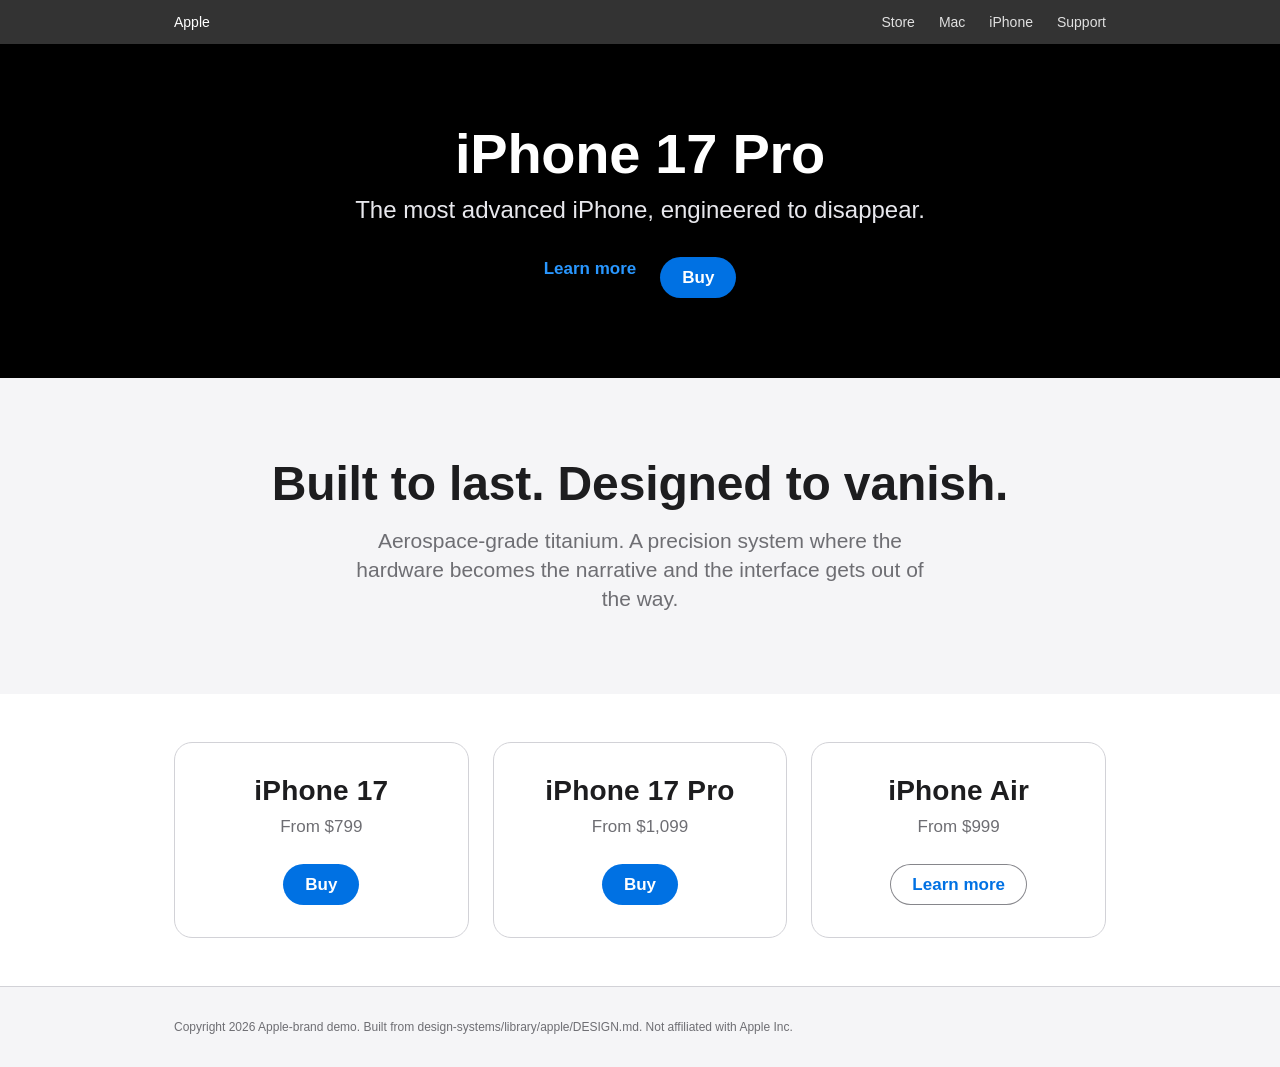
==== examples/apple-demo/index.html @ 06648ea6 "fix: real-render verification + semantic/UX rules into skills + Apple demo Trust-rebuild round, driv" ====
<!doctype html>
<html lang="en">
<head>
<meta charset="utf-8" />
<meta name="viewport" content="width=device-width, initial-scale=1" />
<title>Apple-brand demo — built from design-systems/library/apple/DESIGN.md</title>
<style>
/* === tokens straight from apple/DESIGN.md === */
:root{
  --black:#000000;--pale:#f5f5f7;--white:#ffffff;--ink:#1d1d1f;
  --graphite:#272729;
  --action:#0071e3;--action-hover:#0077ed;--link:#0066cc;--link-on-dark:#2997ff;
  --text-secondary:#6e6e73;--border-soft:#d2d2d7;--border-mid:#86868b;
  --font-display:"SF Pro Display","SF Pro Icons","Helvetica Neue",Helvetica,Arial,sans-serif;
  --font-text:"SF Pro Text","SF Pro Icons","Helvetica Neue",Helvetica,Arial,sans-serif;
  --radius-pill:980px;--radius-card:18px;
  --space-2:8px;--space-3:12px;--space-4:16px;--space-6:24px;--space-8:32px;--space-12:48px;--space-20:80px;
}
*{box-sizing:border-box;margin:0}
body{font-family:var(--font-text);color:var(--ink);background:var(--white);-webkit-font-smoothing:antialiased}
.wrap{max-inline-size:980px;margin-inline:auto;padding-inline:var(--space-6)}
/* pill button — Apple signature capsule */
.btn{display:inline-flex;align-items:center;gap:var(--space-2);font:600 17px/1 var(--font-text);
  padding:12px 22px;border:0;border-radius:var(--radius-pill);cursor:pointer;
  background:var(--action);color:var(--white);text-decoration:none}
.btn:hover{background:var(--action-hover)}
.btn:focus-visible{outline:3px solid var(--action);outline-offset:3px}
.btn--ghost{background:transparent;color:var(--action);box-shadow:inset 0 0 0 1px var(--border-mid)}
.btn--ghost:hover{background:var(--pale)}
.link{color:var(--link);text-decoration:none;font:600 17px/1.4 var(--font-text)}
.link:hover{text-decoration:underline}
.link--on-dark{color:var(--link-on-dark)}
/* nav */
.nav{background:rgba(0,0,0,.8);backdrop-filter:saturate(180%) blur(20px);color:var(--white);position:sticky;top:0;z-index:9}
.nav .wrap{display:flex;align-items:center;justify-content:space-between;height:44px;font:400 14px/1 var(--font-text)}
.nav a{color:var(--white);text-decoration:none;opacity:.85}.nav a:hover{opacity:1}
/* hero — black cinematic chapter */
.hero{background:var(--black);color:var(--white);text-align:center;padding-block:var(--space-20)}
.hero h1{font:600 56px/1.07 var(--font-display);letter-spacing:-.28px}
.hero p{font:400 24px/1.2 var(--font-display);margin-top:var(--space-3);color:#e8e8ed}
.hero .actions{display:flex;gap:var(--space-6);justify-content:center;margin-top:var(--space-8)}
/* pale feature band */
.band{background:var(--pale);color:var(--ink);text-align:center;padding-block:var(--space-20)}
.band h2{font:600 48px/1.08 var(--font-display);letter-spacing:-.144px}
.band p{font:400 21px/1.4 var(--font-text);color:var(--text-secondary);margin-top:var(--space-4);max-inline-size:600px;margin-inline:auto}
/* product grid (white retail surface) */
.grid{display:grid;gap:var(--space-6);grid-template-columns:1fr;padding-block:var(--space-12)}
@media(min-width:734px){.grid{grid-template-columns:repeat(3,1fr)}}
.card{background:var(--white);border:1px solid var(--border-soft);border-radius:var(--radius-card);padding:var(--space-8);text-align:center}
.card h3{font:600 28px/1.14 var(--font-display);letter-spacing:.196px}
.card .price{font:400 17px/1.47 var(--font-text);color:var(--text-secondary);margin-block:var(--space-2) var(--space-6)}
.foot{background:var(--pale);color:var(--text-secondary);font:400 12px/1.4 var(--font-text);padding-block:var(--space-8);border-top:1px solid var(--border-soft)}
</style>
</head>
<body>
<nav class="nav"><div class="wrap"><span>Apple</span><span style="display:flex;gap:var(--space-6)"><a href="#">Store</a><a href="#">Mac</a><a href="#">iPhone</a><a href="#">Support</a></span></div></nav>

<header class="hero">
  <div class="wrap">
    <h1>iPhone 17 Pro</h1>
    <p>The most advanced iPhone, engineered to disappear.</p>
    <div class="actions">
      <a class="link link--on-dark" href="#">Learn more</a>
      <a class="btn" href="#">Buy</a>
    </div>
  </div>
</header>

<section class="band">
  <div class="wrap">
    <h2>Built to last. Designed to vanish.</h2>
    <p>Aerospace-grade titanium. A precision system where the hardware becomes the narrative and the interface gets out of the way.</p>
  </div>
</section>

<section class="wrap">
  <div class="grid">
    <div class="card"><h3>iPhone 17</h3><div class="price">From $799</div><a class="btn" href="#">Buy</a></div>
    <div class="card"><h3>iPhone 17 Pro</h3><div class="price">From $1,099</div><a class="btn" href="#">Buy</a></div>
    <div class="card"><h3>iPhone Air</h3><div class="price">From $999</div><a class="btn btn--ghost" href="#">Learn more</a></div>
  </div>
</section>

<footer class="foot"><div class="wrap">Copyright 2026 Apple-brand demo. Built from design-systems/library/apple/DESIGN.md. Not affiliated with Apple Inc.</div></footer>
</body>
</html>
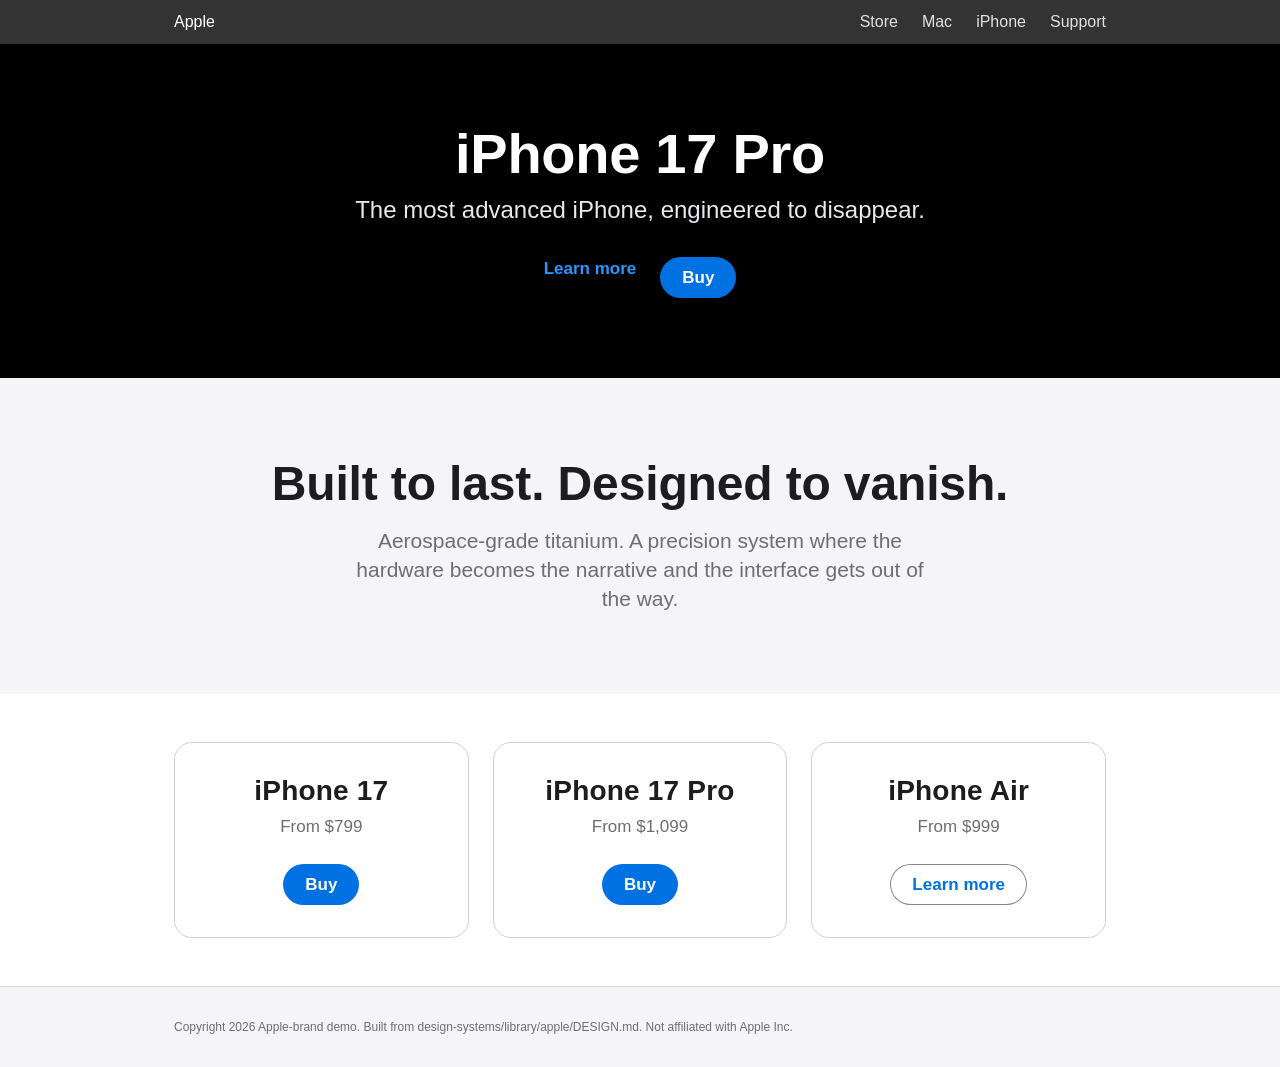
==== commit 26fc7521: "Close the var() hole in the hardcode gate, and the 106 values it was hiding TOKEN_CTX exempted any l" ====
--- a/examples/apple-demo/index.html
+++ b/examples/apple-demo/index.html
@@ -3,57 +3,63 @@
 <head>
 <meta charset="utf-8" />
 <meta name="viewport" content="width=device-width, initial-scale=1" />
-<title>Apple-brand demo — built from design-systems/library/apple/DESIGN.md</title>
+<title>Apple-brand demo - built from design-systems/library/apple/DESIGN.md</title>
 <style>
 /* === tokens straight from apple/DESIGN.md === */
 :root{
   --black:#000000;--pale:#f5f5f7;--white:#ffffff;--ink:#1d1d1f;
   --graphite:#272729;
-  --action:#0071e3;--action-hover:#0077ed;--link:#0066cc;--link-on-dark:#2997ff;
+  --action:#0071e3;--action-hover:#0066cc;--link:#0066cc;--link-on-dark:#2997ff;
   --text-secondary:#6e6e73;--border-soft:#d2d2d7;--border-mid:#86868b;
   --font-display:"SF Pro Display","SF Pro Icons","Helvetica Neue",Helvetica,Arial,sans-serif;
   --font-text:"SF Pro Text","SF Pro Icons","Helvetica Neue",Helvetica,Arial,sans-serif;
   --radius-pill:980px;--radius-card:18px;
+  /* Apple's published scale, which is the point of this study: keeping the sizes
+     as named tokens states that on purpose instead of scattering raw px. */
+  --text-small:12px;--text-caption:14px;--text-body:17px;--text-lead:21px;
+  --text-sub:24px;--title-card:28px;--title-band:48px;--title-hero:56px;
+  --container:980px;--measure:600px;--nav-h:44px;--focus-w:3px;--blur-nav:20px;
+  --btn-pad-block:12px;--btn-pad-inline:22px;--ink-on-dark:#e8e8ed;
   --space-2:8px;--space-3:12px;--space-4:16px;--space-6:24px;--space-8:32px;--space-12:48px;--space-20:80px;
 }
 *{box-sizing:border-box;margin:0}
 body{font-family:var(--font-text);color:var(--ink);background:var(--white);-webkit-font-smoothing:antialiased}
-.wrap{max-inline-size:980px;margin-inline:auto;padding-inline:var(--space-6)}
-/* pill button — Apple signature capsule */
-.btn{display:inline-flex;align-items:center;gap:var(--space-2);font:600 17px/1 var(--font-text);
-  padding:12px 22px;border:0;border-radius:var(--radius-pill);cursor:pointer;
+.wrap{max-inline-size:var(--container);margin-inline:auto;padding-inline:var(--space-6)}
+/* pill button - Apple signature capsule */
+.btn{display:inline-flex;align-items:center;gap:var(--space-2);font:600 var(--text-body)/1 var(--font-text);
+  padding:var(--btn-pad-block) var(--btn-pad-inline);border:0;border-radius:var(--radius-pill);cursor:pointer;
   background:var(--action);color:var(--white);text-decoration:none}
 .btn:hover{background:var(--action-hover)}
-.btn:focus-visible{outline:3px solid var(--action);outline-offset:3px}
+.btn:focus-visible{outline:var(--focus-w) solid var(--action);outline-offset:var(--focus-w)}
 .btn--ghost{background:transparent;color:var(--action);box-shadow:inset 0 0 0 1px var(--border-mid)}
-.btn--ghost:hover{background:var(--pale)}
-.link{color:var(--link);text-decoration:none;font:600 17px/1.4 var(--font-text)}
+.btn--ghost:hover{background:var(--pale);color:var(--link)}
+.link{color:var(--link);text-decoration:none;font:600 var(--text-body)/1.4 var(--font-text)}
 .link:hover{text-decoration:underline}
 .link--on-dark{color:var(--link-on-dark)}
 /* nav */
-.nav{background:rgba(0,0,0,.8);backdrop-filter:saturate(180%) blur(20px);color:var(--white);position:sticky;top:0;z-index:9}
-.nav .wrap{display:flex;align-items:center;justify-content:space-between;height:44px;font:400 14px/1 var(--font-text)}
+.nav{background:rgba(0,0,0,.8);backdrop-filter:saturate(180%) blur(var(--blur-nav));color:var(--white);position:sticky;top:0;z-index:9}
+.nav .wrap{display:flex;align-items:center;justify-content:space-between;height:var(--nav-h);font:400 var(--text-caption)px/1 var(--font-text)}
 .nav a{color:var(--white);text-decoration:none;opacity:.85}.nav a:hover{opacity:1}
-/* hero — black cinematic chapter */
+/* hero - black cinematic chapter */
 .hero{background:var(--black);color:var(--white);text-align:center;padding-block:var(--space-20)}
-.hero h1{font:600 56px/1.07 var(--font-display);letter-spacing:-.28px}
-.hero p{font:400 24px/1.2 var(--font-display);margin-top:var(--space-3);color:#e8e8ed}
+.hero h1{font:600 var(--title-hero)/1.07 var(--font-display);letter-spacing:-.28px}
+.hero p{font:400 var(--text-sub)/1.2 var(--font-display);margin-top:var(--space-3);color:var(--ink-on-dark)}
 .hero .actions{display:flex;gap:var(--space-6);justify-content:center;margin-top:var(--space-8)}
 /* pale feature band */
 .band{background:var(--pale);color:var(--ink);text-align:center;padding-block:var(--space-20)}
-.band h2{font:600 48px/1.08 var(--font-display);letter-spacing:-.144px}
-.band p{font:400 21px/1.4 var(--font-text);color:var(--text-secondary);margin-top:var(--space-4);max-inline-size:600px;margin-inline:auto}
+.band h2{font:600 var(--title-band)/1.08 var(--font-display);letter-spacing:-.144px}
+.band p{font:400 var(--text-lead)/1.4 var(--font-text);color:var(--text-secondary);margin-top:var(--space-4);max-inline-size:var(--measure);margin-inline:auto}
 /* product grid (white retail surface) */
 .grid{display:grid;gap:var(--space-6);grid-template-columns:1fr;padding-block:var(--space-12)}
 @media(min-width:734px){.grid{grid-template-columns:repeat(3,1fr)}}
 .card{background:var(--white);border:1px solid var(--border-soft);border-radius:var(--radius-card);padding:var(--space-8);text-align:center}
-.card h3{font:600 28px/1.14 var(--font-display);letter-spacing:.196px}
-.card .price{font:400 17px/1.47 var(--font-text);color:var(--text-secondary);margin-block:var(--space-2) var(--space-6)}
-.foot{background:var(--pale);color:var(--text-secondary);font:400 12px/1.4 var(--font-text);padding-block:var(--space-8);border-top:1px solid var(--border-soft)}
+.card h3{font:600 var(--title-card)/1.14 var(--font-display);letter-spacing:.196px}
+.card .price{font:400 var(--text-body)/1.47 var(--font-text);color:var(--text-secondary);margin-block:var(--space-2) var(--space-6)}
+.foot{background:var(--pale);color:var(--text-secondary);font:400 var(--text-small)/1.4 var(--font-text);padding-block:var(--space-8);border-top:1px solid var(--border-soft)}
 </style>
 </head>
 <body>
-<nav class="nav"><div class="wrap"><span>Apple</span><span style="display:flex;gap:var(--space-6)"><a href="#">Store</a><a href="#">Mac</a><a href="#">iPhone</a><a href="#">Support</a></span></div></nav>
+<nav class="nav"><div class="wrap"><span>Apple</span><span style="display:flex;flex-wrap:wrap;justify-content:flex-end;gap:var(--space-6);min-inline-size:0"><a href="#">Store</a><a href="#">Mac</a><a href="#">iPhone</a><a href="#">Support</a></span></div></nav>
 
 <header class="hero">
   <div class="wrap">
